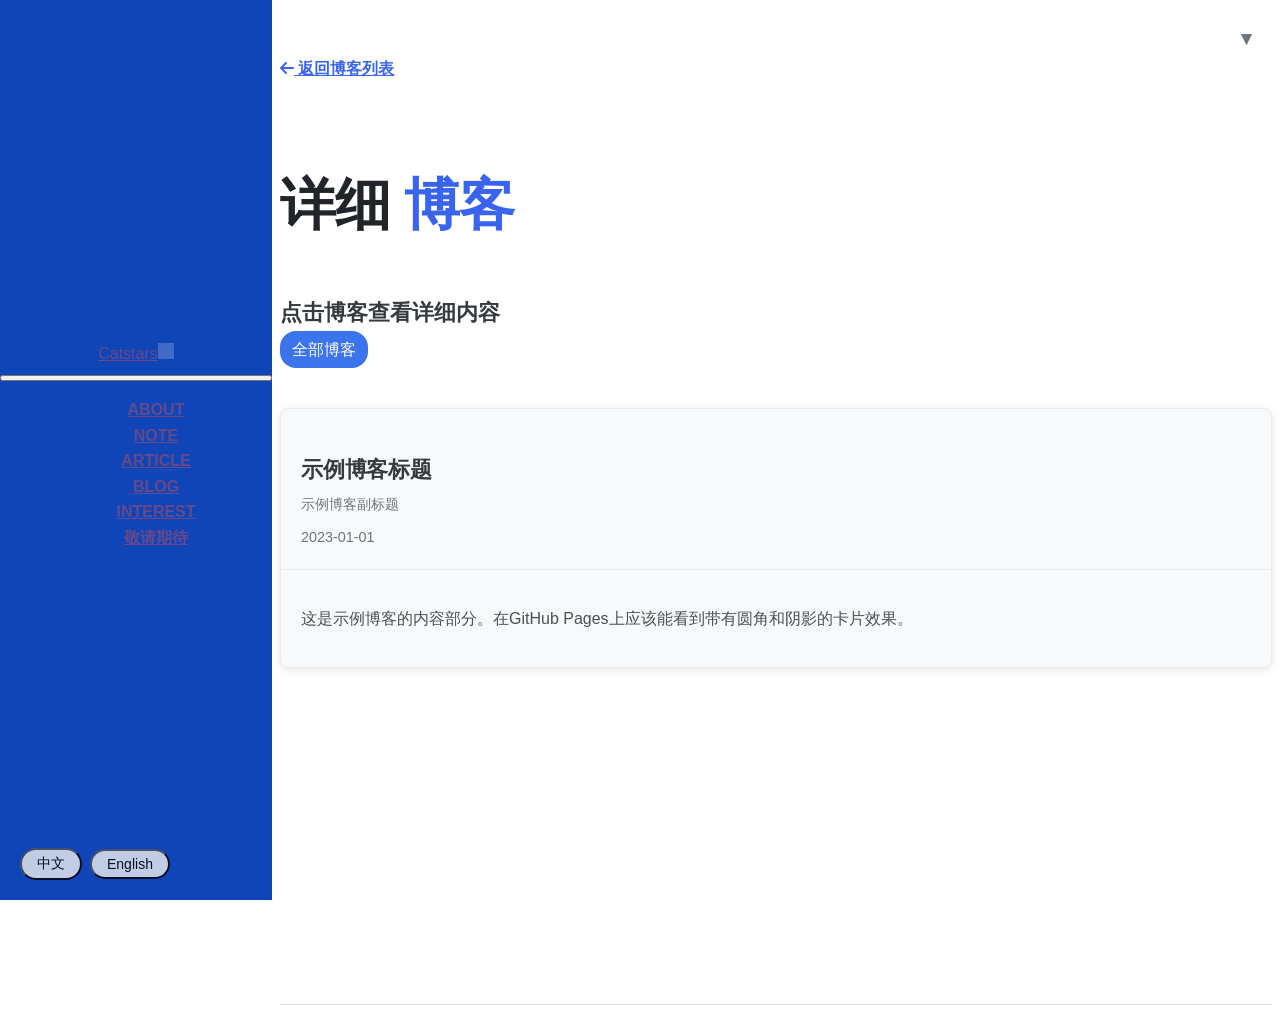
==== blog.html @ ea7d5437 "Add files via upload" ====
<!DOCTYPE html>
<html lang="zh-CN">
<head>
    <meta charset="utf-8">
    <meta name="viewport" content="width=device-width, initial-scale=1, shrink-to-fit=no">
    <meta name="description" content="Catstars 博客详情">
    <meta name="author" content="Catstars">
    <title>博客详情 - Catstars</title>

    <!-- Bootstrap core CSS -->
    <link href="vendor/bootstrap/css/bootstrap.min.css" rel="stylesheet">

    <!-- Custom fonts -->
    <link href="https://fonts.googleapis.com/css?family=Saira+Extra+Condensed:100,200,300,400,500,600,700,800,900" rel="stylesheet">
    <link href="https://fonts.googleapis.com/css?family=Open+Sans:300,300i,400,400i,600,600i,700,700i,800,800i" rel="stylesheet">
    <link href="vendor/font-awesome/css/font-awesome.min.css" rel="stylesheet">
    <link href="vendor/devicons/css/devicons.min.css" rel="stylesheet">
    <link href="vendor/simple-line-icons/css/simple-line-icons.css" rel="stylesheet">
    <link href="https://cdnjs.cloudflare.com/ajax/libs/font-awesome/6.0.0/css/all.min.css" rel="stylesheet">



    <!-- Custom styles -->
    <link href="css/resume.css" rel="stylesheet">
    <style>
        .note-title-link {
            color: inherit;
            text-decoration: none;
        }
        .note-title-link:visited {
            color: inherit;
            text-decoration: none;
        }
        .note-title-link:hover {
            color: #3c74ee;
            text-decoration: none;
        }
    </style>
</head>

<body id="page-top">
    <!-- Navigation -->
    <nav class="navbar navbar-expand-lg navbar-dark bg-primary fixed-top" id="sideNav">
        <a class="navbar-brand js-scroll-trigger" href="index.html">
            <span class="d-block d-lg-none">Catstars</span>
            <span class="d-none d-lg-block">
                <img class="img-fluid img-profile rounded-circle mx-auto mb-2" src="img/avatar.jpg" alt="">
            </span>
        </a>
        <button class="navbar-toggler" type="button" data-toggle="collapse" data-target="#navbarSupportedContent" 
                aria-controls="navbarSupportedContent" aria-expanded="false" aria-label="Toggle navigation">
            <span class="navbar-toggler-icon"></span>
        </button>
        <div class="collapse navbar-collapse" id="navbarSupportedContent">
            <ul class="navbar-nav">
                <li class="nav-item">
                    <a class="nav-link js-scroll-trigger" href="index.html#about">About</a>
                </li>
                <li class="nav-item">
                    <a class="nav-link js-scroll-trigger" href="index.html#experience">Note</a>
                </li>
                <li class="nav-item">
                    <a class="nav-link js-scroll-trigger" href="index.html#education">Article</a>
                </li>
                <li class="nav-item">
                    <a class="nav-link js-scroll-trigger" href="index.html#skills">Blog</a>
                </li>
                <li class="nav-item">
                    <a class="nav-link js-scroll-trigger" href="index.html#interests">Interest</a>
                </li>
                <li class="nav-item">
                    <a class="nav-link js-scroll-trigger" href="index.html#awards">敬请期待</a>
                </li>
            </ul>
        </div>
    </nav>

    <!-- Blog Detail Section -->
    <div class="container-fluid p-0">
        <section class="resume-section p-3 p-lg-5 d-flex flex-column" id="notes-detail">
            <div class="my-auto">
                <div class="back-link mb-4">
                    <a href="index.html#skills" class="text-primary">
                        <i class="fas fa-arrow-left"></i> 返回博客列表
                    </a>
                </div>
                
                <h2 class="mb-0">详细
                    <span class="text-primary">博客</span>
                </h2>
                <div class="subheading mb-5">点击博客查看详细内容</div>
                
                <!-- 标签筛选 -->
                <div class="filter-tags" id="filterTags">
                    <span class="tag active" data-category="all">全部博客</span>
                    <!-- 标签将由JavaScript动态生成 -->
                </div>
                
                <div class="container-fluid">
                    <div class="notes-container" id="notesContainer">
                        <!-- 示例卡片，用于测试显示效果 -->
                        <div class="note-card">
                            <div class="note-header">
                                <h3 class="note-title">示例博客标题</h3>
                                <div class="note-subtitle">示例博客副标题</div>
                                <div class="note-meta">2023-01-01</div>
                                <div class="toggle-icon">▼</div>
                            </div>
                            <div class="note-content">
                                <p>这是示例博客的内容部分。在GitHub Pages上应该能看到带有圆角和阴影的卡片效果。</p>

                            </div>
                        </div>
                    </div>
                </div>
            </div>
        </section>
    </div>



    <!-- Language Switcher -->
    <div class="language-switcher">
        <button id="langZh" class="btn btn-sm btn-outline-light">中文</button>
        <button id="langEn" class="btn btn-sm btn-outline-light ml-2">English</button>
    </div>

    <!-- Bootstrap core JavaScript -->
    <script src="vendor/jquery/jquery.min.js"></script>
    <script src="vendor/bootstrap/js/bootstrap.bundle.min.js"></script>
    <script src="vendor/jquery-easing/jquery.easing.min.js"></script>
    <script src="js/resume.js"></script>
    <!-- Combined Data -->
    <script src="js/combinedData.js"></script>
    <!-- 博客渲染逻辑 -->
    <script src="js/blogtag.js"></script>
    


    <!-- Language Switcher Script -->
    <script>
        document.addEventListener('DOMContentLoaded', function() {
            const currentLang = getCurrentLanguage();
            const langZhBtn = document.getElementById('langZh');
            const langEnBtn = document.getElementById('langEn');
            
            // 设置当前语言按钮样式
            if (currentLang === 'zh') {
                langZhBtn.classList.add('active');
                langEnBtn.classList.remove('active');
            } else {
                langEnBtn.classList.add('active');
                langZhBtn.classList.remove('active');
            }
            
            // 添加语言切换事件
            langZhBtn.addEventListener('click', function() {
                setLanguage('zh');
            });
            
            langEnBtn.addEventListener('click', function() {
                setLanguage('en');
            });
        });
    </script>
</body>
</html>
---- css/resume.css ----
/*!
 * Start Bootstrap - Resume v4.0.0-beta.2 (https://startbootstrap.com/template-overviews/resume)
 * Copyright 2013-2017 Start Bootstrap
 * Licensed under MIT (https://github.com/BlackrockDigital/startbootstrap-resume/blob/master/LICENSE)
 */
body {
  font-family: 'Microsoft YaHei', 'PingFang SC', 'Helvetica Neue', Arial, sans-serif;
  padding-top: 54px;
  color: #343a40;
  font-weight: 400;
  line-height: 1.6;
  font-size: 1rem;
}

@media (min-width: 992px) {
  body {
    padding-top: 0;
    padding-left: 17rem; } }

h1,
h2 {
  font-family: 'Microsoft YaHei', 'PingFang SC', 'Helvetica Neue', Arial, sans-serif;
  font-weight: 700;
  text-transform: uppercase;
  color: #212529;
  letter-spacing: -0.02em;
}
h3,
h4,
h5,
h6 {
  font-family: 'Microsoft YaHei', 'PingFang SC', 'Helvetica Neue', Arial, sans-serif;
  font-weight: 600;
  text-transform: uppercase;
  color: #343a40;
  letter-spacing: -0.01em;
}

h1 {
  font-size: 6rem;
  line-height: 5.5rem; }

h2 {
  font-size: 3.5rem; }

.subheading {
  text-transform: uppercase;
  font-weight: 500;
  font-family: 'Microsoft YaHei', 'PingFang SC', 'Helvetica Neue', Arial, sans-serif;
  font-size: 1.35rem; }

.list-social-icons a {
  color: #495057; }
  .list-social-icons a:hover {
    color: #3c74ee; }
  .list-social-icons a .fa-lg {
    font-size: 1.75rem; }

.list-icons {
  font-size: 3rem; }
  .list-icons .list-inline-item i:hover {
    color: #3c74ee; }

#sideNav .navbar-nav .nav-item .nav-link {
  font-weight: 600;
  text-transform: uppercase; }

@media (min-width: 992px) {
  #sideNav {
    text-align: center;
    position: fixed;
    top: 0;
    left: 0;
    display: flex;
    flex-direction: column;
    width: 17rem;
    height: 100vh; }
    #sideNav .navbar-brand {
      display: flex;
      margin: auto auto 0;
      padding: 0.5rem; }
      #sideNav .navbar-brand .img-profile {
        max-width: 10rem;
        max-height: 10rem;
        border: 0.5rem solid rgba(255, 255, 255, 0.2); }
    #sideNav .navbar-collapse {
      display: flex;
      align-items: flex-start;
      flex-grow: 0;
      width: 100%;
      margin-bottom: auto; }
      #sideNav .navbar-collapse .navbar-nav {
        flex-direction: column;
        width: 100%; }
        #sideNav .navbar-collapse .navbar-nav .nav-item {
          display: block; }
          #sideNav .navbar-collapse .navbar-nav .nav-item .nav-link {
            display: block; } }

section.resume-section {
  border-bottom: 1px solid #dee2e6;
  padding-top: 5rem !important;
  padding-bottom: 5rem !important; }
  section.resume-section .resume-item {
    background-color: #ffffff;
    border-radius: 8px;
    box-shadow: 0 1px 3px rgba(0, 0, 0, 0.05);
    padding: 1.5rem;
    margin-bottom: 1.5rem !important;
    transition: box-shadow 0.2s ease;
  }
    section.resume-section .resume-item:hover {
      box-shadow: 0 3px 6px rgba(0, 0, 0, 0.1);
    }
    section.resume-section .resume-item .resume-date {
      min-width: none;
      margin-top: 0.5rem;
    }
    section.resume-section .resume-item .resume-content {
      padding-right: 1rem;
    }
    section.resume-section .resume-item .resume-content p {
      font-weight: 400;
      line-height: 1.7;
      margin-bottom: 1rem;
    }
    section.resume-section .resume-item .resume-content h3 {
      font-weight: 700;
      margin-bottom: 0.5rem;
    }
    section.resume-section .resume-item .resume-content .subheading {
      font-weight: 500;
      color: #6c757d;
    }

@media (min-width: 768px) {
  section.resume-section {
    min-height: 100vh; }
    section.resume-section .resume-item .resume-date {
      min-width: 18rem;
      margin-top: 0;
    } }

@media (min-width: 992px) {
  section.resume-section {
    padding-top: 3rem !important;
    padding-bottom: 3rem !important; } }

.bg-primary {
  background-color: #1045b8 !important; }

.text-primary {
  color: #3964f0 !important; }

a {
  color: #654989; }
  a:hover, a:focus, a:active {
    color: #3c74ee; }
    
/* 在 css/resume.css 中添加以下样式 */
.note-card {
  background: #f8f9fa;
  border-radius: 8px;
  box-shadow: 0 2px 10px rgba(0,0,0,0.1);
  margin-bottom: 25px;
  transition: transform 0.3s ease;
  border: 1px solid #e9ecef;
}

.note-card:hover {
  transform: translateY(-5px);
  box-shadow: 0 5px 15px rgba(0,0,0,0.1);
}

.note-header {
  padding: 20px;
  border-bottom: 1px solid #e9ecef;
  cursor: pointer;
}

.note-title {
  font-size: 1.4rem;
  font-weight: 600;
  color: #343a40;
  margin-bottom: 5px;
}

.note-subtitle {
  font-size: 0.9rem;
  color: #6c757d;
  margin-bottom: 10px;
}

.note-content {
  padding: 20px;
  color: #495057;
  line-height: 1.6;
}

.toggle-icon {
  float: right;
  font-size: 1.2rem;
  color: #6c757d;
  transition: transform 0.3s ease;
}

.toggle-icon.rotated {
  transform: rotate(180deg);
}

.note-outline {
  display: none;
  padding: 0 20px 20px 20px;
}

.outline-item {
  padding: 10px 0;
  border-bottom: 1px dashed #e9ecef;
}

.outline-item:last-child {
  border-bottom: none;
}

.outline-link {
  color: #007bff;
  text-decoration: none;
  font-weight: 500;
}

.outline-link:hover {
  text-decoration: underline;
}

.outline-comment {
  font-size: 0.85rem;
  color: #6c757d;
  margin-top: 5px;
  font-style: italic;
}

.back-to-notes {
  margin-bottom: 20px;
}

/* Blog download page styles */
.download-content {
  line-height: 1.8;
}

.download-content h1,
.download-content h2,
.download-content h3,
.download-content h4,
.download-content h5,
.download-content h6 {
  margin-top: 1.5rem;
  margin-bottom: 1rem;
  color: #000000;
}

.download-content h1 {
  font-size: 1.75rem;
  border-bottom: 2px solid #dee2e6;
  padding-bottom: 0.5rem;
}

.download-content h2 {
  font-size: 1.0rem;
  border-bottom: 1px solid #dee2e6;
  padding-bottom: 0.3rem;
}

.download-content h3 {
  font-size: 1.0rem;
}

.download-content p {
  margin-bottom: 1rem;
}

.download-content .alert {
  margin-top: 1rem;
}

.back-link {
  margin-bottom: 2rem;
}

.loading {
  text-align: center;
  padding: 2rem;
}

.download-btn {
  margin: 1rem 0;
}

/* Blog title area styles */
#blog-title-text {
  font-size: 2rem !important;
}

#blog-subtitle, #blog-category, #blog-date {
  font-size: 0.875rem !important;
}

.back-to-notes:hover {
  text-decoration: underline;
}

/* Note detail page styles from note.html */
.note-meta {
    font-size: 0.9rem;
    color: #6c757d;
}

.toggle-icon {
    position: absolute;
    top: 1.5rem;
    right: 1.5rem;
    font-size: 1.2rem;
    color: #6c757d;
}

.filter-tags {
    margin-bottom: 2rem;
}

.tag {
    display: inline-block;
    padding: 0.375rem 0.75rem;
    margin-right: 0.5rem;
    margin-bottom: 0.5rem;
    background-color: #e9ecef;
    color: #495057;
    border-radius: 1rem;
    cursor: pointer;
}

/* 移除鼠标悬停效果 */

.tag.active {
    background-color: #3c74ee;
    color: white;
}

.tag-count {
    background-color: rgba(255, 255, 255, 0.3);
    padding: 0 0.5rem;
    border-radius: 1rem;
    margin-left: 0.5rem;
}

@media (max-width: 768px) {
    .note-title {
        font-size: 1.5rem;
    }
    
    .note-header {
        padding: 1rem;
    }
    
    .note-content, .note-outline {
        padding: 1rem;
    }
}

/* PDF viewer styles */
.pdf-viewer-container {
    width: 100%;
    min-height: 500px;
    border: 1px solid #ddd;
    margin: 1rem 0;
    overflow: auto;
    background: #f8f9fa;
}

.pdf-toolbar {
    background: #fff;
    padding: 0.75rem;
    border-bottom: 1px solid #dee2e6;
    display: flex;
    align-items: center;
    gap: 1rem;
    flex-wrap: wrap;
}

.pdf-page-info {
    margin: 0 1rem;
    font-size: 0.9rem;
    white-space: nowrap;
}

.pdf-navigation-btn {
    padding: 0.375rem 0.75rem;
    font-size: 0.875rem;
}

.pdf-canvas {
    display: block;
    margin: 0 auto;
    box-shadow: 0 0 10px rgba(0,0,0,0.1);
    background: white;
}

.pdf-loading {
    text-align: center;
    padding: 2rem;
    color: #6c757d;
}

/* Ensure download buttons are visible */
.download-btn, .btn-download, [onclick*="download"] {
    display: inline-block !important;
}

/* Make headings bold */
h1, h2, h3, h4, h5, h6 {
    font-weight: bold !important;
}

.mb-0, .mb-5, .subheading {
    font-weight: bold !important;
}

.back-to-notes i {
  margin-right: 5px;
}
.back-link {
  display: inline-block;
  margin-bottom: 1.5rem;
  color: #3c74ee;
  text-decoration: none;
  font-weight: 600;
}

/* Blog download page styles */
.download-content {
  line-height: 1.8;
}

.download-content h1,
.download-content h2,
.download-content h3,
.download-content h4,
.download-content h5,
.download-content h6 {
  margin-top: 1.5rem;
  margin-bottom: 1rem;
  color: #000000;
}

.download-content h1 {
  font-size: 1.75rem;
  border-bottom: 2px solid #dee2e6;
  padding-bottom: 0.5rem;
}

.download-content h2 {
  font-size: 1.0rem;
  border-bottom: 1px solid #dee2e6;
  padding-bottom: 0.3rem;
}

.download-content h3 {
  font-size: 1.0rem;
}

.download-content p {
  margin-bottom: 1rem;
}

.download-content .alert {
  margin-top: 1rem;
}

.back-link {
  margin-bottom: 2rem;
}

.loading {
  text-align: center;
  padding: 2rem;
}

.download-btn {
  margin: 1rem 0;
}

/* 博客标题区域的字体 */
#blog-title-text {
  font-size: 2rem !important;
}

#blog-subtitle, #blog-category, #blog-date {
  font-size: 0.875rem !important;
}

/* Notes detail page styles */
.note-outline {
  display: none;
  padding: 0 1.5rem 1.5rem 1.5rem;
}

.outline-item {
  padding: 1rem 0;
  border-bottom: 1px dashed #e9ecef;
}

.outline-item:last-child {
  border-bottom: none;
}

.outline-link {
  color: #3c74ee;
  text-decoration: none;
  font-weight: 600;
  display: block;
  margin-bottom: 0.25rem;
}

.outline-link:hover {
  text-decoration: underline;
  color: #1045b8;
}

.outline-comment {
  font-size: 0.9rem;
  color: #6c757d;
  font-style: italic;
}

.download-btn {
  display: inline-block;
  padding: 0.375rem 0.75rem;
  font-size: 0.875rem;
  border-radius: 0.25rem;
  background-color: #3c74ee;
  color: white;
  text-decoration: none;
  border: none;
  cursor: pointer;
}

.download-btn:hover {
  background-color: #1045b8;
  color: white;
}

.filter-tags {
  margin-bottom: 2rem;
}

.tag {
  display: inline-block;
  padding: 0.375rem 0.75rem;
  margin-right: 0.5rem;
  margin-bottom: 0.5rem;
  background-color: #e9ecef;
  color: #495057;
  border-radius: 1rem;
  cursor: pointer;
}

.tag:hover {
  background-color: #3c74ee;
  color: white;
}

.tag.active {
  background-color: #3c74ee;
  color: white;
}

.tag-count {
  background-color: rgba(255, 255, 255, 0.3);
  padding: 0 0.5rem;
  border-radius: 1rem;
  margin-left: 0.5rem;
}

@media (max-width: 768px) {
  .note-title {
    font-size: 1.5rem;
  }
  
  .note-header {
    padding: 1rem;
  }
  
  .note-content, .note-outline {
    padding: 1rem;
  }
}

/* PDF查看器样式 */
.pdf-viewer-container {
  width: 100%;
  min-height: 500px;
  border: 1px solid #ddd;
  margin: 1rem 0;
  overflow: auto;
  background: #f8f9fa;
}

.pdf-toolbar {
  background: #fff;
  padding: 0.75rem;
  border-bottom: 1px solid #dee2e6;
  display: flex;
  align-items: center;
  gap: 1rem;
  flex-wrap: wrap;
}

.pdf-page-info {
  margin: 0 1rem;
  font-size: 0.9rem;
  white-space: nowrap;
}

.pdf-navigation-btn {
  padding: 0.375rem 0.75rem;
  font-size: 0.875rem;
}

.pdf-canvas {
  display: block;
  margin: 0 auto;
  box-shadow: 0 0 10px rgba(0,0,0,0.1);
  background: white;
}

.pdf-loading {
  text-align: center;
  padding: 2rem;
  color: #6c757d;
}

/* 确保PDF浏览按钮可见 */
.btn-download, [onclick*="download"] {
  display: inline-block !important;
}

/* 博客分类标签样式 */
.badge.category-tag {
  cursor: pointer;
}

/* 移除鼠标悬停效果 */

.badge.category-tag.active {
  background-color: #3c74ee;
  color: white;
}

/* 博客卡片中的分类标签样式 */
.category-list {
  display: inline-block;
  vertical-align: middle;
}

.category-tag {
  display: inline-block;
  padding: 0.25rem 0.65rem;
  margin-right: 0.5rem;
  margin-bottom: 0.25rem;
  background-color: #e9ecef;
  color: #495057;
  border-radius: 1rem;
  font-size: 0.875rem;
  transition: all 0.3s ease;
}

/* 移除鼠标悬停效果 */

/*
 * Language Switcher
 */
.language-switcher {
  position: fixed;
  bottom: 20px;
  left: 20px;
  z-index: 1000;
  display: flex;
  align-items: center;
  gap: 8px;
}

.language-switcher .btn {
  border-radius: 20px;
  font-size: 0.875rem;
  padding: 5px 15px;
  transition: all 0.3s ease;
  opacity: 0.8;
}

.language-switcher .btn:hover {
  opacity: 1;
  transform: translateY(-2px);
}

.language-switcher .btn.active {
  opacity: 1;
  background-color: rgba(255, 255, 255, 0.9);
  color: #343a40;
  box-shadow: 0 4px 8px rgba(0, 0, 0, 0.15);
}
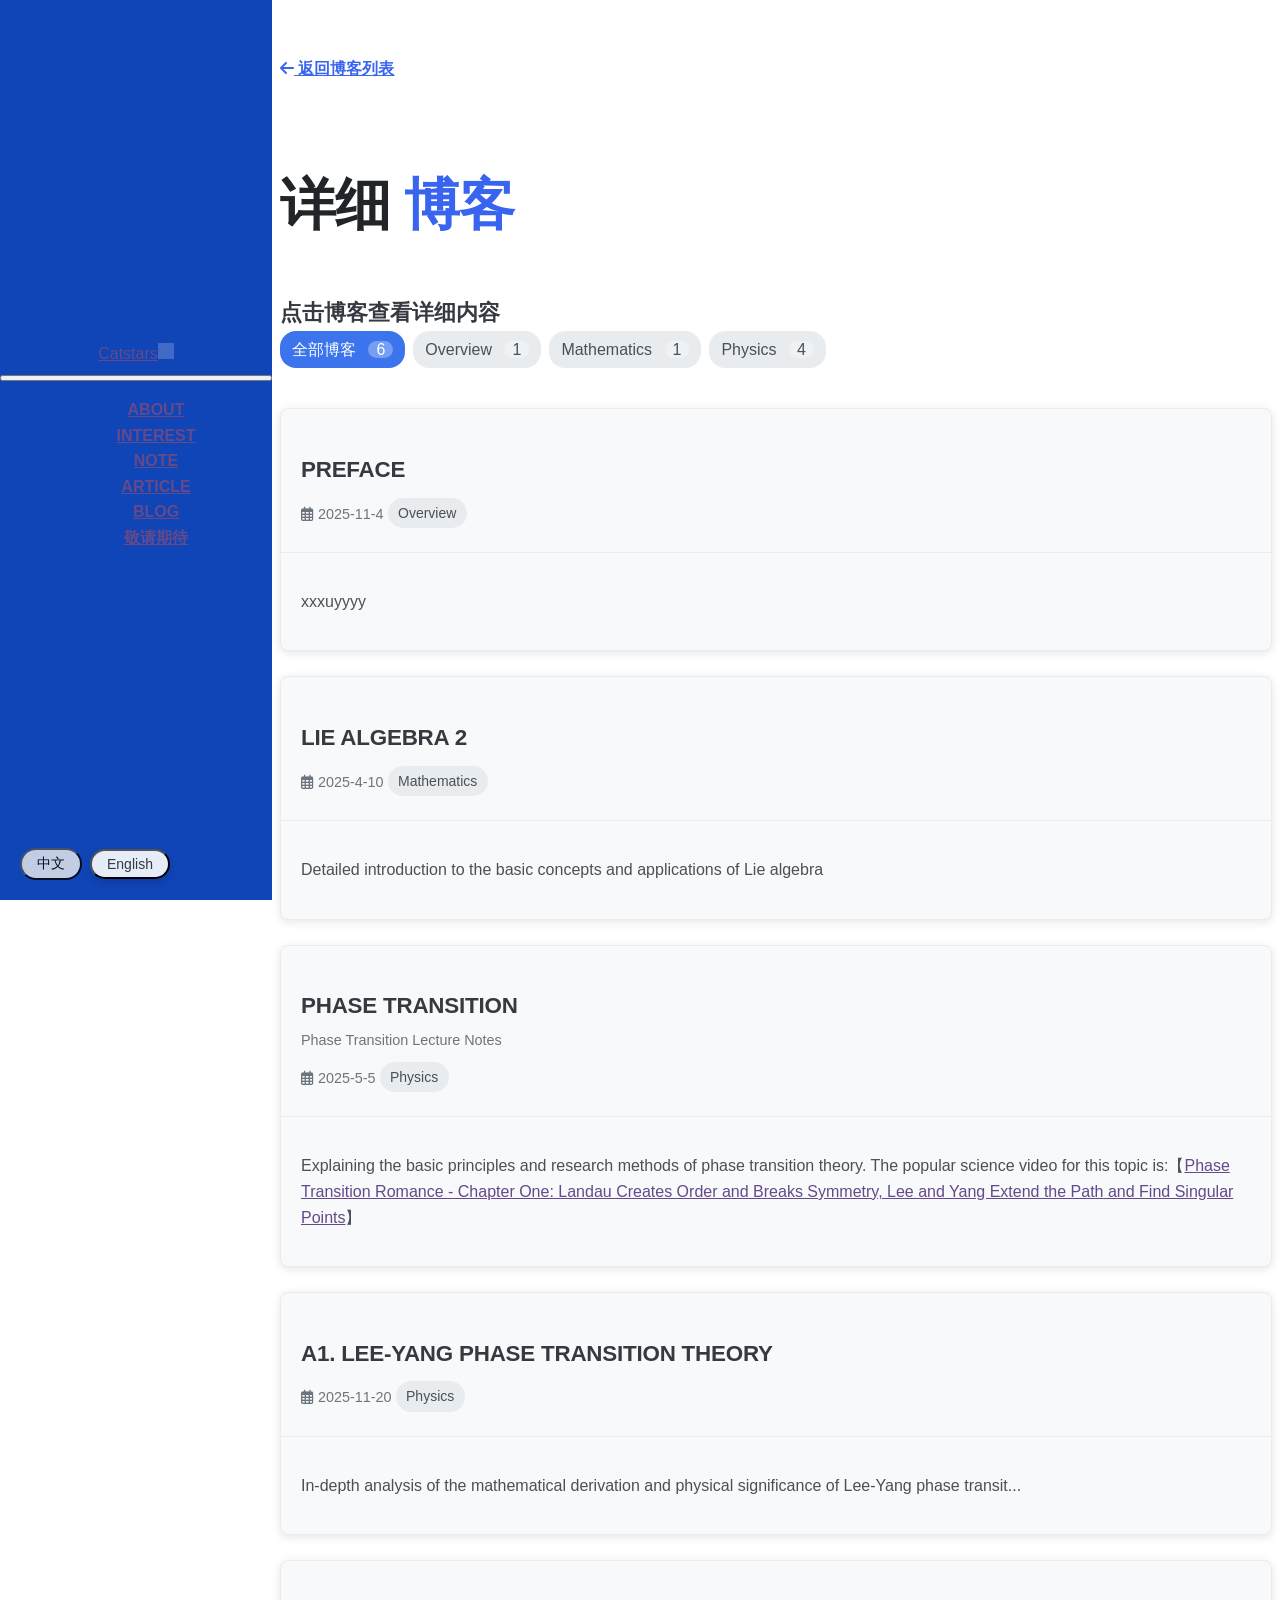
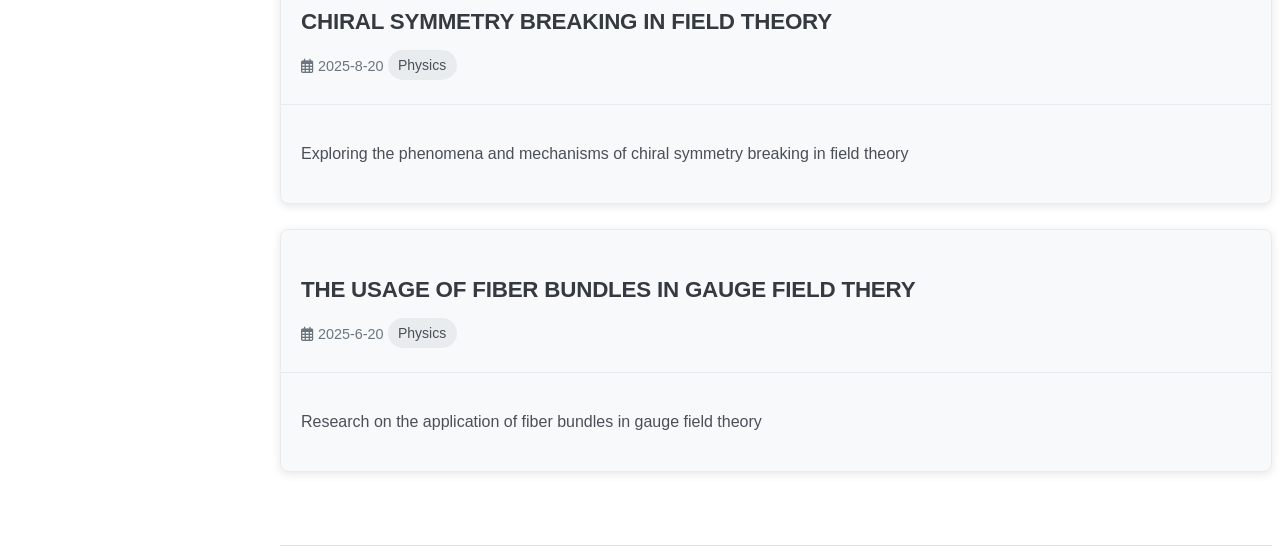
==== commit c1ffe8f3: "Add files via upload" ====
--- a/blog.html
+++ b/blog.html
@@ -57,6 +57,9 @@
                     <a class="nav-link js-scroll-trigger" href="index.html#about">About</a>
                 </li>
                 <li class="nav-item">
+                    <a class="nav-link js-scroll-trigger" href="index.html#interests">Interest</a>
+                </li>
+                <li class="nav-item">
                     <a class="nav-link js-scroll-trigger" href="index.html#experience">Note</a>
                 </li>
                 <li class="nav-item">
@@ -64,9 +67,7 @@
                 </li>
                 <li class="nav-item">
                     <a class="nav-link js-scroll-trigger" href="index.html#skills">Blog</a>
-                </li>
-                <li class="nav-item">
-                    <a class="nav-link js-scroll-trigger" href="index.html#interests">Interest</a>
+              
                 </li>
                 <li class="nav-item">
                     <a class="nav-link js-scroll-trigger" href="index.html#awards">敬请期待</a>
